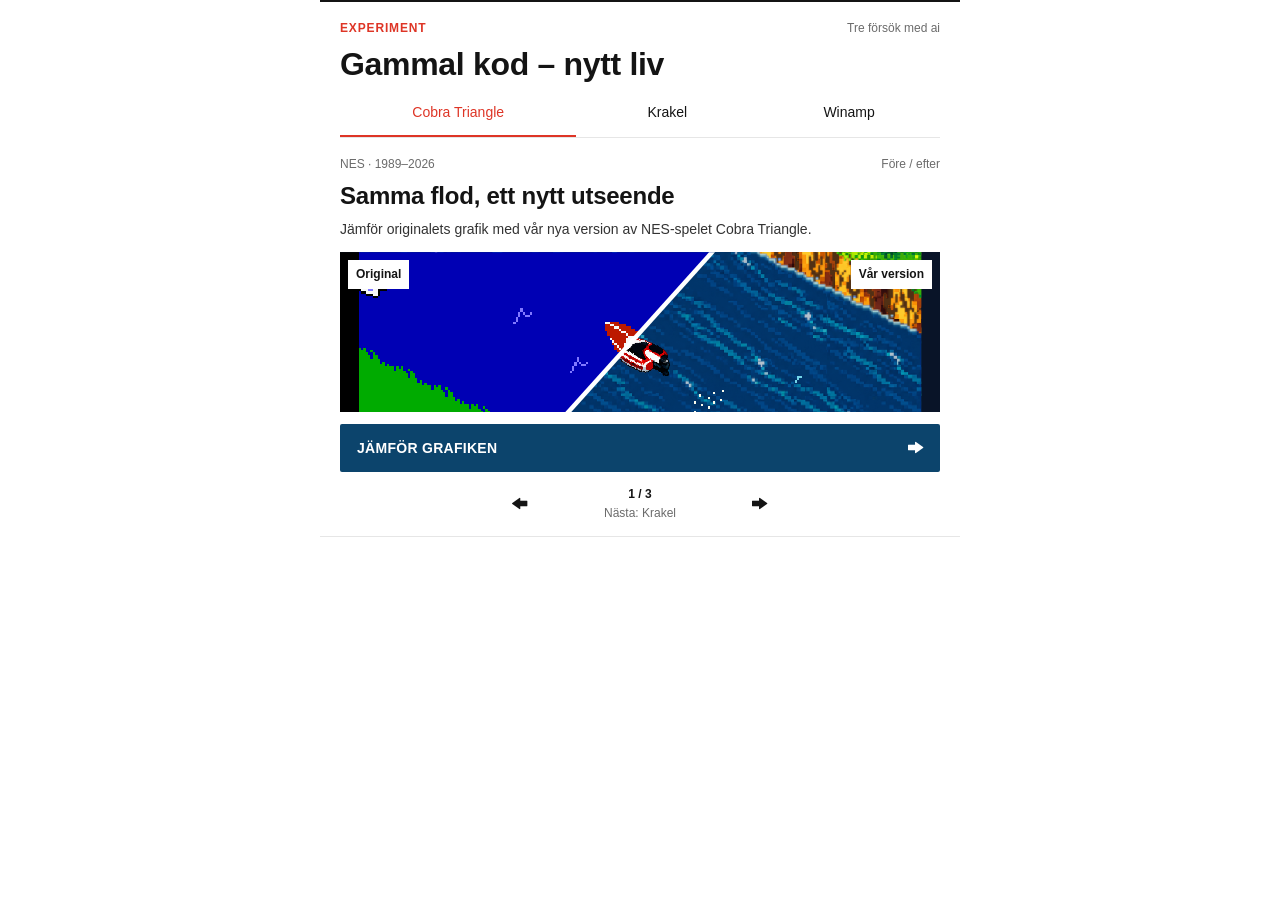
==== index.html @ 1542b52d "Publicera mobilanpassat retroinstick med bildjämförelse och ljuddemo" ====
<!doctype html>
<html lang="sv">
<head>
  <meta charset="utf-8">
  <meta name="viewport" content="width=device-width,initial-scale=1">
  <meta name="color-scheme" content="light">
  <title>Gammal kod, nytt liv – tre experiment</title>
  <meta name="description" content="Utforska tre försök med ai och baklängeskonstruktion: Cobra Triangle, Krakel Spektakel och Winamp-tillägget Enhancer.">
  <link rel="stylesheet" href="ny-teknik-design-system/styles.css">
  <link rel="stylesheet" href="styles.css">
</head>
<body>
<main class="lab" id="lab">
  <header class="intro">
    <p class="eyebrow"><span class="nt-kicker">EXPERIMENT</span><span class="edition">Tre försök med ai</span></p>
    <h1>Gammal kod – nytt liv</h1>
  </header>
  <div class="tabs" role="tablist" aria-label="Välj experiment">
    <button id="tab-cobra" role="tab" aria-selected="true" aria-controls="experiment" data-project="cobra">Cobra Triangle</button>
    <button id="tab-krakel" role="tab" aria-selected="false" tabindex="-1" aria-controls="experiment" data-project="krakel">Krakel</button>
    <button id="tab-enhancer" role="tab" aria-selected="false" tabindex="-1" aria-controls="experiment" data-project="enhancer">Winamp</button>
  </div>
  <section class="experiment" id="experiment" role="tabpanel" aria-labelledby="tab-cobra" tabindex="0">
    <div class="project-heading" id="project-heading">
      <div class="project-meta"><span id="project-era">NES · 1989–2026</span><span id="demo-kind">Före / efter</span></div>
      <h2 id="project-title">Samma flod, ett nytt utseende</h2>
      <p class="project-teaser" id="project-teaser">Jämför originalets grafik med vår nya version av NES-spelet Cobra Triangle.</p>
      <p class="project-intro" id="project-intro" hidden></p>
    </div>
    <div class="compact-preview" id="compact-preview">
      <div class="compact-cobra compact-visual" data-preview="cobra" role="img" aria-label="Originalgrafik till vänster och vår nya grafik till höger, delade av en diagonal vit linje.">
        <img class="diagonal-new" src="assets/cobra-remaster.png" width="1024" height="960" alt="">
        <img class="diagonal-old" src="assets/cobra-original.png" width="256" height="240" alt="">
        <span class="diagonal-line" aria-hidden="true"></span><span class="image-label original-label">Original</span><span class="image-label new-label">Vår version</span>
      </div>
      <div class="compact-visual" data-preview="krakel" hidden><div class="krakel-stage compact-krakel"><img src="assets/krakel-preview.jpg" width="600" height="800" alt="Bokstavsleken med ordet ankare." loading="lazy"></div></div>
      <div class="compact-visual compact-audio" data-preview="enhancer" hidden><img src="assets/eleven-icon.png" width="160" height="160" alt="Elva-knappens ikon från vår ljudapp." loading="lazy"><div><p class="nt-kicker">LYSSNA</p><h3>Hur låter elva?</h3><p>16 sekunder musik.<br>En knapp. Två versioner.</p></div></div>
    </div>
    <div class="expand-control"><button class="nt-button nt-button-secondary" id="expand" aria-expanded="false" aria-controls="expanded-content"><span id="expand-label">Jämför grafiken</span><i class="fi-arrow-right" id="expand-icon" aria-hidden="true"></i></button></div>
    <div id="expanded-content" hidden>
      <div class="demo" id="demo-cobra">
        <div class="comparison" id="comparison" style="--split:50%">
          <img class="comparison-image" src="assets/cobra-remaster.png" width="1024" height="960" alt="Vår version av Cobra Triangle: båten på floden med ny pixelgrafik.">
          <video class="comparison-video" id="cobra-after-video" muted playsinline preload="none" hidden aria-label="Samma inspelade sekvens med vår nya grafik"></video>
          <div class="comparison-before">
            <img class="comparison-image" src="assets/cobra-original.png" width="256" height="240" alt="Samma spelögonblick med originalets NES-grafik.">
            <video class="comparison-video" id="cobra-before-video" muted playsinline preload="none" hidden aria-label="Inspelad sekvens med originalgrafik"></video>
          </div>
          <span class="image-label original-label">Original</span><span class="image-label new-label">Vår version</span>
          <div class="split-line" aria-hidden="true"><span><i class="fi-arrow-left"></i><i class="fi-arrow-right"></i></span></div>
        </div>
        <div class="compare-controls">
          <label for="comparison-slider">Dra för att jämföra samma spelögonblick</label>
          <input id="comparison-slider" type="range" min="0" max="100" value="50" aria-label="Andel av bilden som visar originalgrafik" aria-valuetext="50 procent originalgrafik">
          <div class="compare-buttons"><button id="show-original" class="nt-button nt-button-ghost">Visa original</button><button id="show-new" class="nt-button nt-button-ghost">Visa vår version</button><button id="play-cobra" class="nt-button nt-button-secondary" hidden><i class="fi-play-video" aria-hidden="true"></i> Se sekvensen</button></div>
        </div>
        <p class="media-caption" id="cobra-caption">Samma spelmotor och spelögonblick. Reglaget jämför grafiken; de ändrade spelreglerna visas inte här.</p>
      </div>
      <div class="demo" id="demo-krakel" hidden>
        <div class="krakel-stage" id="krakel-stage">
          <img src="assets/krakel-preview.jpg" width="600" height="800" alt="Skärmbild av vår A-lek. Ett ankare, bokstäver i blommor och bokstäver att välja mellan." loading="lazy">
          <button class="hotspot selected" id="hotspot-0" data-step="0" aria-label="Steg 1: bilden och ordet" aria-pressed="true">1</button>
          <button class="hotspot" id="hotspot-1" data-step="1" aria-label="Steg 2: bokstäverna" aria-pressed="false">2</button>
          <button class="hotspot" id="hotspot-2" data-step="2" aria-label="Steg 3: spelreglerna" aria-pressed="false">3</button>
        </div>
        <div class="step-tabs" role="group" aria-label="Utforska A-leken"><button class="nt-button nt-button-ghost" data-step="0" aria-pressed="true"><span>1. Bilden</span></button><button class="nt-button nt-button-ghost" data-step="1" aria-pressed="false"><span>2. Bokstäverna</span></button><button class="nt-button nt-button-ghost" data-step="2" aria-pressed="false"><span>3. Reglerna</span></button></div>
        <div class="step-copy" aria-live="polite"><h3 id="step-title">Ett ankare börjar på A</h3><p id="step-description">Bilden kommer från originalskivan. I vår spelbara webbversion hörs också originalets inspelade ord. Här utforskar vi en skärmbild.</p></div>
        <p class="media-caption">Tryck på markeringarna för en visuell genomgång. Det här är en skärmbild av webbversionen, inte ett spelbart smakprov.</p>
      </div>
      <div class="demo" id="demo-enhancer" hidden>
        <div class="audio-player metal-player"><div class="metal-heading">ENHANCER <span>LJUDLABB</span></div>
          <div class="audio-heading"><div><p class="nt-kicker">LJUDTEST</p><h3>Nattpass</h3><p class="track-credit">Ett eget musikstycke för experimentet</p></div><img src="assets/eleven-icon.png" width="64" height="64" alt="" loading="lazy"></div>
          <p class="track-state" id="audio-state">Redo att lyssna</p>
          <div class="audio-position"><span id="audio-time">0:00</span><div class="audio-progress" role="progressbar" aria-label="Uppspelning" aria-valuemin="0" aria-valuemax="100" aria-valuenow="0"><span id="audio-progress-fill"></span></div><span id="audio-duration">0:16</span></div>
          <button class="eleven" id="eleven" aria-pressed="false"><span>Vrid upp till</span><strong>ELVA</strong><span id="effect-state">Effekt av</span></button>
          <div class="audio-controls"><button id="play-audio" class="nt-button nt-button-secondary"><i class="fi-play-video" aria-hidden="true"></i> Lyssna</button><p>Tryck på <strong>Elva</strong> för att växla effekt.<br><span>Hörlurar rekommenderas.</span></p></div>
        </div>
        <p class="media-caption" id="audio-caption">En förberedd ljudjämförelse med den gamla Enhancer-motorn. Knappen växlar mellan två versioner av samma musikstycke. Spotify behövs inte.</p>
        <p class="audio-error" id="audio-error" role="status" hidden></p>
      </div>
      <div class="story">
        <h3>Vad har vi gjort?</h3><p class="story-summary" id="story-summary"></p>
        <details id="method"><summary>Så gjorde vi <i class="fi-arrow-right" aria-hidden="true"></i></summary><div class="detail-body" id="method-body"></div></details>
        <details id="scope"><summary>Vad behövdes – och vad återstår? <i class="fi-arrow-right" aria-hidden="true"></i></summary><div class="detail-body" id="scope-body"></div></details>
      </div>
      <div class="collapse-control"><button class="nt-button nt-button-ghost" id="collapse-bottom"><i class="fi-x" aria-hidden="true"></i> Visa mindre</button></div>
    </div>
    <nav class="project-nav" aria-label="Bläddra mellan experiment"><button class="nt-button nt-button-ghost" id="previous" aria-label="Föregående experiment"><i class="fi-arrow-left" aria-hidden="true"></i></button><p><span id="project-position">1 / 3</span><span id="next-name">Nästa: Krakel</span></p><button class="nt-button nt-button-ghost" id="next" aria-label="Nästa experiment: Krakel"><i class="fi-arrow-right" aria-hidden="true"></i></button></nav>
  </section>
  <footer class="lab-footer" hidden><a id="standalone-link" href="./" target="_blank" rel="noopener">Öppna separat <i class="fi-link" aria-hidden="true"></i></a></footer>
</main>
<script type="module" src="app.js"></script>
</body>
</html>
---- ny-teknik-design-system/styles.css ----
@import url("tokens/fonts.css");
@import url("tokens/colors.css");
@import url("tokens/typography.css");
@import url("tokens/spacing.css");
@import url("tokens/borders.css");
@import url("tokens/motion.css");
@import url("tokens/icons.css");
@import url("tokens/base.css");
---- styles.css ----
/* Static equivalents of the supplied Button, TopicNav, Kicker and Figure
   components. Visual values come from Ny Teknik's linked design tokens. */
*{box-sizing:border-box}
[hidden]{display:none!important}
button,input{font:inherit}
button{cursor:pointer;touch-action:manipulation}
button:disabled{cursor:wait}
a,summary{touch-action:manipulation}
.lab{max-width:var(--column-main);margin:0 auto;background:var(--surface-page);border-top:var(--rule-strong);border-bottom:var(--rule)}
.intro{padding:var(--space-4) var(--gutter) var(--space-2)}
.eyebrow{display:flex;justify-content:space-between;align-items:center;gap:var(--space-3);margin:0 0 var(--space-2)}
.nt-kicker{font-family:var(--font-ui);font-size:var(--type-kicker-size);font-weight:var(--weight-bold);letter-spacing:var(--type-kicker-ls);color:var(--text-kicker);text-transform:uppercase;margin:0}
.edition{font-family:var(--font-ui);font-size:var(--type-meta-size);color:var(--text-muted)}
.intro h1{font-size:var(--type-h2-size);line-height:var(--type-h2-lh);letter-spacing:var(--type-h2-ls)}
.tabs{display:grid;grid-template-columns:1.3fr 1fr 1fr;margin:0 var(--gutter);border-bottom:var(--rule)}
.tabs button{font-family:var(--font-ui);font-size:var(--type-nav-size);font-weight:var(--weight-semibold);color:var(--nt-ink);padding:var(--space-2) var(--space-1);min-height:var(--space-12);border:0;border-bottom:var(--border-width-strong) solid transparent;background:transparent;transition:var(--transition-hover)}
.tabs button[aria-selected=true]{color:var(--nt-red);border-bottom-color:var(--nt-red)}
.tabs button:hover{color:var(--nt-red)}
.experiment:focus-visible{outline-offset:calc(-1 * var(--border-width-strong))}
.project-heading{padding:var(--space-4) var(--gutter) var(--space-3)}
.project-meta{display:flex;justify-content:space-between;gap:var(--space-2);font-family:var(--font-ui);font-size:var(--type-meta-size);color:var(--text-muted);margin-bottom:var(--space-2)}
.project-heading h2{font-size:var(--type-h3-size);line-height:var(--type-h3-lh);margin-bottom:var(--space-2)}
.project-teaser{font-family:var(--font-ui);font-size:var(--type-nav-size);line-height:var(--type-body-sm-lh);margin:0;color:var(--text-body)}
.project-intro{font-family:var(--font-dek);font-size:var(--type-dek-size);line-height:var(--type-dek-lh);font-weight:var(--weight-bold);margin:0}
.compact-preview{margin:0 var(--gutter)}
.compact-visual{height:calc(var(--space-20) + var(--space-16));display:flex;justify-content:center;align-items:center;gap:var(--space-4)}
.compact-cobra{display:grid;grid-template-columns:1fr 1fr;gap:var(--space-2)}
.compact-cobra figure{min-width:0;min-height:0;margin:0;height:100%;display:flex;flex-direction:column;align-items:center}
.compact-cobra img{height:calc(var(--space-20) + var(--space-16) - var(--space-6));flex-shrink:0;width:100%;object-fit:contain;image-rendering:pixelated}
.compact-cobra figcaption{font-family:var(--font-ui);font-size:var(--type-caption-size);line-height:var(--type-body-sm-lh);padding-top:var(--space-1);color:var(--text-caption)}
.compact-audio>img{width:calc(var(--space-20) + var(--space-8));height:auto}
.compact-audio h3{margin:var(--space-1) 0 var(--space-2)}
.compact-audio p:last-child{font-family:var(--font-ui);font-size:var(--type-nav-size);line-height:var(--type-body-sm-lh);margin:0}
.expand-control{padding:var(--space-3) var(--gutter) 0}
.expand-control .nt-button{width:100%;justify-content:space-between}
.nt-button{font-family:var(--font-ui);font-weight:var(--weight-bold);font-size:var(--type-nav-size);line-height:1;text-transform:uppercase;letter-spacing:.02em;border-radius:var(--radius-xs);border:var(--border-width) solid transparent;cursor:pointer;display:inline-flex;align-items:center;justify-content:center;gap:var(--space-2);padding:var(--space-3) var(--space-4);min-height:var(--space-12);text-decoration:none;transition:var(--transition-hover)}
.nt-button i{font-size:var(--icon-size)}
.nt-button-secondary{background:var(--action-secondary-bg);color:var(--text-inverse)}
.nt-button-secondary:hover{background:var(--action-secondary-bg-hover)}
.nt-button-ghost{background:transparent;color:var(--nt-ink)}
.nt-button-ghost:hover{color:var(--nt-red)}
.lab.is-expanded .expand-control{padding-top:0;padding-bottom:var(--space-4)}
.lab.is-expanded #expand{background:transparent;color:var(--text-link);border:var(--rule);justify-content:center}
.lab.is-expanded #expand:hover{color:var(--text-link-hover)}
.demo{margin:0 var(--gutter)}
.comparison{aspect-ratio:16/15;position:relative;overflow:hidden;isolation:isolate;background:var(--surface-page)}
.comparison-image,.comparison-video{position:absolute;inset:0;width:100%;height:100%;max-width:none;object-fit:fill;image-rendering:pixelated}
.comparison-video{z-index:1}
.comparison-before{position:absolute;inset:0;clip-path:inset(0 calc(100% - var(--split)) 0 0);z-index:2}
.image-label{position:absolute;z-index:3;top:var(--space-2);padding:var(--space-1) var(--space-2);font-family:var(--font-ui);font-size:var(--type-meta-size);font-weight:var(--weight-bold);color:var(--nt-ink);background:var(--surface-page);pointer-events:none}
.original-label{left:var(--space-2)}
.new-label{right:var(--space-2)}
.split-line{position:absolute;left:var(--split);height:100%;width:var(--border-width-strong);background:var(--surface-page);transform:translateX(-50%);z-index:4;pointer-events:none}
.split-line span{position:absolute;left:50%;top:44%;transform:translate(-50%,-50%);width:var(--space-10);height:var(--space-10);display:flex;align-items:center;justify-content:center;background:var(--surface-page);color:var(--text-link);border:var(--rule);font-size:var(--icon-size)}
.compare-controls{padding:var(--space-3) 0 0}
.compare-controls>label{display:block;text-align:center;font-family:var(--font-ui);font-size:var(--type-label-size)}
input[type=range]{width:100%;height:var(--space-10);accent-color:var(--nt-navy);margin:0;cursor:ew-resize;touch-action:pan-y}
.compare-buttons{display:grid;grid-template-columns:1fr 1fr;gap:var(--space-2)}
#play-cobra{grid-column:1/-1}
.media-caption{font-family:var(--font-ui);font-size:var(--type-caption-size);line-height:var(--type-body-sm-lh);color:var(--text-caption);margin:var(--space-2) 0 0}
.story{padding:var(--space-6) var(--gutter) 0}
.story h3{margin-bottom:var(--space-3)}
.story-summary{font-size:var(--type-body-size);line-height:var(--type-body-lh);margin:0 0 var(--space-6)}
details{border-top:var(--rule)}
details:last-child{border-bottom:var(--rule)}
summary{font-family:var(--font-ui);font-size:var(--type-nav-size);font-weight:var(--weight-bold);padding:var(--space-4) 0;min-height:var(--space-12);list-style:none;cursor:pointer;display:flex;align-items:center;justify-content:space-between;gap:var(--space-3)}
summary::-webkit-details-marker{display:none}
summary i{color:var(--nt-navy);font-size:var(--icon-size)}
details[open] summary i{transform:rotate(90deg)}
.detail-body{font-size:var(--type-body-size);line-height:var(--type-body-lh);padding-bottom:var(--space-4)}
.detail-body p{margin:0 0 var(--space-4)}
.detail-body p:last-child{margin-bottom:0}
.detail-body strong{font-family:var(--font-ui);font-weight:var(--weight-bold);color:var(--text-heading)}
.detail-body em{font-family:var(--font-ui)}
.method-flow{font-family:var(--font-ui);font-size:var(--type-label-size);line-height:var(--type-body-sm-lh);display:flex;align-items:center;flex-wrap:wrap;gap:var(--space-2);color:var(--text-muted)}
.method-flow i{color:var(--nt-navy)}
.collapse-control{padding:var(--space-3) var(--gutter) 0}
.collapse-control .nt-button{width:100%}
.project-nav{display:flex;align-items:center;justify-content:center;gap:var(--space-4);padding:var(--space-2) var(--gutter)}
.project-nav button{padding:var(--space-3);width:var(--space-12)}
.project-nav p{font-family:var(--font-ui);font-size:var(--type-meta-size);line-height:var(--type-body-sm-lh);margin:0;text-align:center;display:flex;flex-direction:column;min-width:calc(var(--space-20) * 2);color:var(--text-muted)}
.project-nav p span:first-child{font-weight:var(--weight-bold);color:var(--text-heading)}
.lab:not(.is-expanded) .lab-footer{display:none}
.lab-footer{padding:0 var(--gutter) var(--space-2);text-align:center;font-family:var(--font-ui);font-size:var(--type-caption-size)}
.lab-footer a{display:inline-flex;align-items:center;gap:var(--space-2);padding:var(--space-2) 0}
.krakel-stage{position:relative;aspect-ratio:574/431;overflow:hidden;background:var(--surface-page)}
.krakel-stage>img{position:absolute;max-width:none;width:104.5296%;height:auto;left:-2.2648%;top:-52.2042%;pointer-events:none}
.compact-krakel{width:calc((var(--space-20) + var(--space-16)) * 574 / 431);max-width:100%;height:100%}
.hotspot{position:absolute;transform:translate(-50%,-50%);width:var(--space-12);height:var(--space-12);font-family:var(--font-ui);font-size:var(--type-teaser-lg-size);font-weight:var(--weight-bold);color:var(--text-link);background:var(--surface-page);border:var(--border-width-strong) solid var(--nt-navy);border-radius:var(--radius-xs)}
.hotspot.selected{background:var(--nt-navy);color:var(--text-inverse)}
#hotspot-0{left:42.6%;top:27.8%}#hotspot-1{left:37%;top:54%}#hotspot-2{left:37%;top:83%}
.step-tabs{display:grid;grid-template-columns:repeat(3,1fr);gap:var(--space-1);padding:var(--space-3) 0 0}
.step-tabs button{font-size:var(--type-label-size);padding:var(--space-2) var(--space-1);border-bottom:var(--border-width-strong) solid transparent}
.step-tabs [aria-pressed=true]{color:var(--nt-red);border-bottom-color:var(--nt-red)}
.step-copy{padding-top:var(--space-4)}
.step-copy h3{margin-bottom:var(--space-2)}
.step-copy p{margin:0;font-size:var(--type-body-size);line-height:var(--type-body-lh)}
.audio-player{border-top:var(--rule-strong);border-bottom:var(--rule);padding:var(--space-4) 0}
.audio-heading{display:flex;align-items:center;justify-content:space-between;gap:var(--space-4)}
.audio-heading>img{width:var(--space-16);height:var(--space-16)}
.audio-heading h3{font-size:var(--type-h2-size);line-height:var(--type-h2-lh);margin:var(--space-1) 0 var(--space-2)}
.track-credit,.track-state{font-family:var(--font-ui);font-size:var(--type-label-size);line-height:var(--type-body-sm-lh);color:var(--text-muted);margin:0}
.track-state{margin-top:var(--space-4)}
.audio-position{display:flex;align-items:center;gap:var(--space-2);font-family:var(--font-ui);font-size:var(--type-meta-size);color:var(--text-muted);padding:var(--space-2) 0 var(--space-4);font-variant-numeric:tabular-nums}
.audio-progress{height:var(--space-1);flex:1;background:var(--nt-line)}
.audio-progress span{display:block;height:100%;width:0;background:var(--nt-navy)}
.eleven{display:flex;align-items:center;justify-content:center;flex-direction:column;gap:var(--space-1);padding:var(--space-3);width:100%;background:var(--surface-page);border:var(--border-width-strong) solid var(--nt-navy);border-radius:var(--radius-xs);color:var(--nt-navy);font-family:var(--font-ui);transition:var(--transition-hover)}
.eleven strong{font-family:var(--font-display);font-size:var(--type-h1-size);font-weight:var(--weight-display);line-height:var(--type-h1-lh)}
.eleven>span{font-size:var(--type-label-size)}
.eleven[aria-pressed=true]{background:var(--nt-navy);color:var(--text-inverse)}
.eleven:hover{border-color:var(--nt-navy-dark)}
.eleven[aria-pressed=true]:hover{background:var(--nt-navy-dark)}
.audio-controls{display:flex;align-items:center;gap:var(--space-3);padding-top:var(--space-4)}
.audio-controls p{font-family:var(--font-ui);font-size:var(--type-label-size);line-height:var(--type-body-sm-lh);margin:0}
.audio-controls p span{color:var(--text-muted)}
.audio-error{padding:var(--space-4) 0;font-family:var(--font-ui);border-bottom:var(--rule);color:var(--text-body)}
@media(max-width:350px){.intro,.project-heading{padding-left:var(--space-4);padding-right:var(--space-4)}.tabs,.compact-preview,.demo{margin-left:var(--space-4);margin-right:var(--space-4)}.project-meta{font-size:var(--type-meta-size);flex-wrap:wrap}.project-nav{gap:var(--space-2)}.compact-audio{gap:var(--space-3)}.compact-audio>img{width:var(--space-20)}}
@media(prefers-reduced-motion:reduce){*,*:before,*:after{scroll-behavior:auto!important;transition:none!important;animation:none!important}}

/* The demonstrations retain their own character, as requested. Editorial chrome
   continues to use Ny Teknik's design system. */
.compact-cobra{position:relative;display:block;height:calc(var(--space-20) * 2);overflow:hidden;background:var(--nt-black)}
.compact-cobra>img{position:absolute;inset:0;width:100%;height:100%;object-fit:cover;object-position:center 48%;image-rendering:pixelated}
.compact-cobra .diagonal-old{clip-path:polygon(0 0,62% 0,38% 100%,0 100%)}
.diagonal-line{position:absolute;inset:0;background:var(--nt-surface);clip-path:polygon(61.5% 0,62.5% 0,38.5% 100%,37.5% 100%)}
.step-tabs button{font-size:var(--type-meta-size);text-transform:none;white-space:nowrap;min-width:0;padding-inline:0;letter-spacing:normal}
.metal-player{padding:16px;background:linear-gradient(135deg,#303442,#171a22);border:2px solid #414654;color:#e4e5ee;box-shadow:inset 0 0 0 2px #20232d}
.metal-heading{font-family:var(--font-ui);font-size:18px;font-weight:900;display:flex;justify-content:space-between;border-bottom:4px double #71788c;padding-bottom:10px;margin-bottom:14px}
.metal-heading span{font-size:10px;align-self:center;color:#aeb4c3}
.metal-player .audio-heading{background:#050a07;border:2px solid #070807;padding:14px;box-shadow:1px 1px 0 #717b6a}
.metal-player .audio-heading h3{color:#bdff87;font-family:var(--font-mono);font-size:26px}
.metal-player .nt-kicker,.metal-player .track-credit,.metal-player .track-state,.metal-player .audio-position{color:#a5cc8d}
.metal-player .audio-progress{background:#1c2d20}.metal-player .audio-progress span{background:#90e955}
.metal-player .eleven{min-height:110px;border:3px solid #78443e;background:linear-gradient(135deg,#1f1618,#0e0d10);color:#dbbfa8;box-shadow:inset 0 0 0 3px #09090c;position:relative}
.metal-player .eleven:before,.metal-player .eleven:after{content:'ϟ';font-size:52px;color:#ff653d;position:absolute;top:20px}.metal-player .eleven:before{left:12px}.metal-player .eleven:after{right:12px}
.metal-player .eleven strong{font-family:var(--font-serif);font-size:34px;letter-spacing:4px;text-shadow:2px 3px #65251c}
.metal-player .eleven[aria-pressed=true]{border-color:#ff653d;background:linear-gradient(140deg,#591d13,#210c0b);color:#fff0ce}
.metal-player .audio-controls{flex-wrap:wrap}.metal-player .audio-controls p{color:#e4e5ee}.metal-player .audio-controls p span{color:#aeb4c3}
.metal-player .audio-controls .nt-button{background:#e4e5ee;color:#171a22}
.compact-audio{position:relative;gap:16px;padding:32px 12px 12px;background:linear-gradient(135deg,#303442,#171a22);border:2px solid #414654;box-shadow:inset 0 0 0 2px #20232d;color:#bdff87}
.compact-audio:before{content:'ENHANCER';position:absolute;left:12px;right:12px;top:4px;font:700 14px var(--font-ui);color:#e4e5ee;border-bottom:3px double #71788c}
.compact-audio>img{width:80px;height:80px}.compact-audio h3{color:#bdff87;font-family:var(--font-mono);font-size:20px}.compact-audio .nt-kicker{color:#a5cc8d}.compact-audio p:last-child{color:#a5cc8d;font-size:12px}
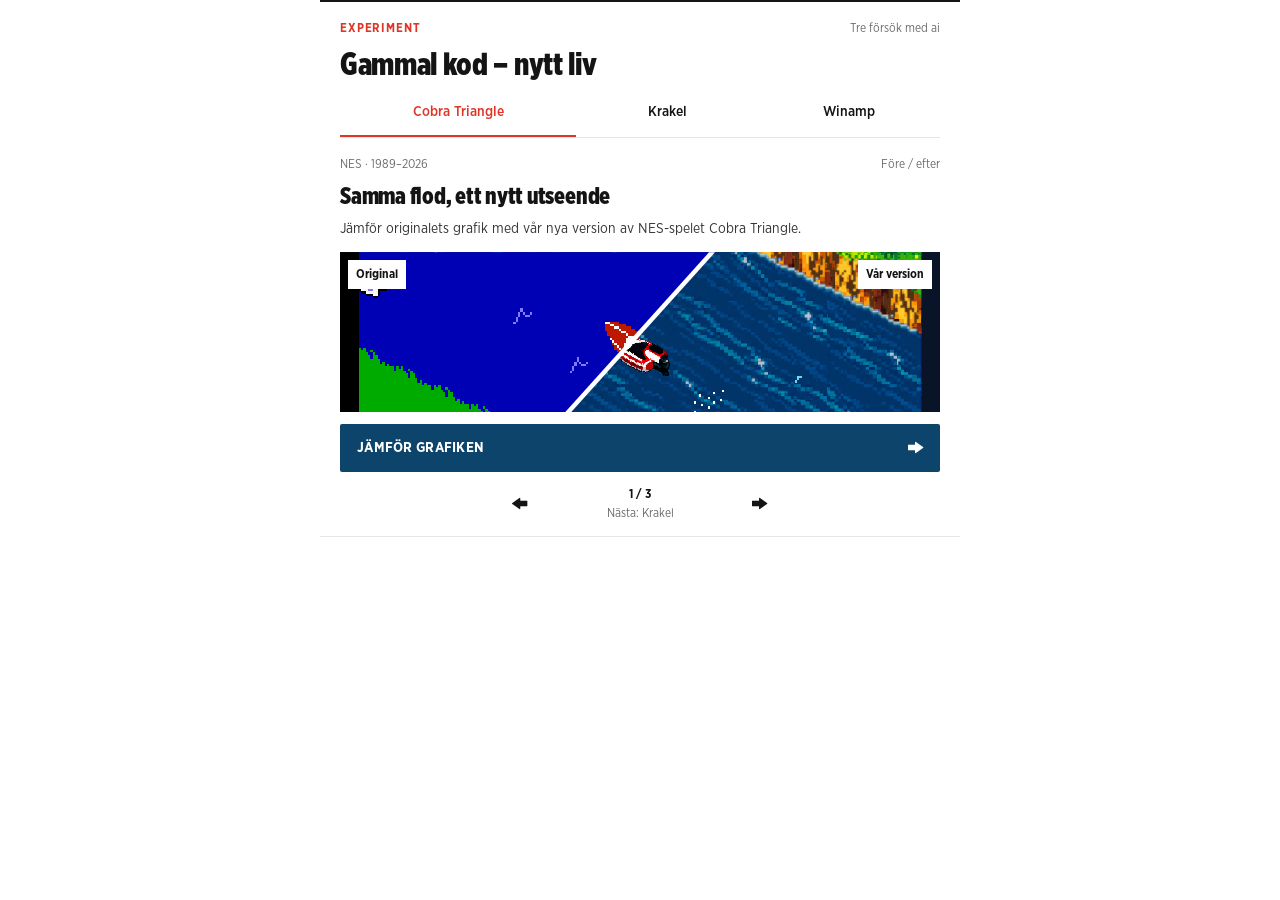
==== commit 1484d945: "Bädda in Ny Tekniks Gotham-typsnitt med uttryckliga vikter enligt önskemål" ====
--- a/index.html
+++ b/index.html
@@ -6,8 +6,8 @@
   <meta name="color-scheme" content="light">
   <title>Gammal kod, nytt liv – tre experiment</title>
   <meta name="description" content="Utforska tre försök med ai och baklängeskonstruktion: Cobra Triangle, Krakel Spektakel och Winamp-tillägget Enhancer.">
-  <link rel="stylesheet" href="ny-teknik-design-system/styles.css">
-  <link rel="stylesheet" href="styles.css">
+  <link rel="stylesheet" href="ny-teknik-design-system/styles.css?v=20261023-gotham1">
+  <link rel="stylesheet" href="styles.css?v=20261023-skin3">
 </head>
 <body>
 <main class="lab" id="lab">
@@ -34,7 +34,12 @@
         <span class="diagonal-line" aria-hidden="true"></span><span class="image-label original-label">Original</span><span class="image-label new-label">Vår version</span>
       </div>
       <div class="compact-visual" data-preview="krakel" hidden><div class="krakel-stage compact-krakel"><img src="assets/krakel-preview.jpg" width="600" height="800" alt="Bokstavsleken med ordet ankare." loading="lazy"></div></div>
-      <div class="compact-visual compact-audio" data-preview="enhancer" hidden><img src="assets/eleven-icon.png" width="160" height="160" alt="Elva-knappens ikon från vår ljudapp." loading="lazy"><div><p class="nt-kicker">LYSSNA</p><h3>Hur låter elva?</h3><p>16 sekunder musik.<br>En knapp. Två versioner.</p></div></div>
+      <div class="compact-enhancer" data-preview="enhancer" hidden role="img" aria-label="Vår Enhancer-app med grön låtdisplay, stereomätare och metallknappen Take it to Eleven."><div class="skin-shell"><div class="enhancer-skin" aria-hidden="true">
+          <div class="skin-titlebar"><span class="skin-grip"></span><strong>ENHANCER</strong><span class="skin-ridges"></span><span class="skin-close" aria-hidden="true">×</span></div>
+          <div class="skin-display"><div class="skin-source"><span>REDO ATT LYSSNA</span><span>LJUDTEST</span></div><h3 class="skin-song">Nattpass</h3><p class="skin-artist">Ny Teknik · egen testmusik</p><div class="skin-meters" aria-hidden="true"><div class="skin-meter"><span>L</span><div class="meter-segments"><i></i><i></i><i></i><i></i><i></i><i></i><i></i><i></i><i></i><i></i><i></i><i></i><i></i><i></i><i></i><i></i><i></i><i></i><i></i><i></i><i></i><i></i><i></i><i></i><i></i><i></i><i></i><i></i><i></i><i></i><i></i><i></i><i></i><i></i><i></i></div></div><div class="skin-meter"><span>R</span><div class="meter-segments"><i></i><i></i><i></i><i></i><i></i><i></i><i></i><i></i><i></i><i></i><i></i><i></i><i></i><i></i><i></i><i></i><i></i><i></i><i></i><i></i><i></i><i></i><i></i><i></i><i></i><i></i><i></i><i></i><i></i><i></i><i></i><i></i><i></i><i></i><i></i></div></div></div></div>
+          <div class="skin-eleven"><span class="skin-bolt skin-bolt-left" aria-hidden="true"></span><span class="skin-lead">TAKE IT TO</span><strong>ELEVEN</strong><span class="skin-bolt skin-bolt-right" aria-hidden="true"></span></div>
+          <div class="skin-footer"><span>ORIGINALLJUD</span><span class="skin-hint">VÄXLA EFFEKT</span></div>
+        </div></div></div>
     </div>
     <div class="expand-control"><button class="nt-button nt-button-secondary" id="expand" aria-expanded="false" aria-controls="expanded-content"><span id="expand-label">Jämför grafiken</span><i class="fi-arrow-right" id="expand-icon" aria-hidden="true"></i></button></div>
     <div id="expanded-content" hidden>
@@ -68,14 +73,15 @@
         <p class="media-caption">Tryck på markeringarna för en visuell genomgång. Det här är en skärmbild av webbversionen, inte ett spelbart smakprov.</p>
       </div>
       <div class="demo" id="demo-enhancer" hidden>
-        <div class="audio-player metal-player"><div class="metal-heading">ENHANCER <span>LJUDLABB</span></div>
-          <div class="audio-heading"><div><p class="nt-kicker">LJUDTEST</p><h3>Nattpass</h3><p class="track-credit">Ett eget musikstycke för experimentet</p></div><img src="assets/eleven-icon.png" width="64" height="64" alt="" loading="lazy"></div>
-          <p class="track-state" id="audio-state">Redo att lyssna</p>
-          <div class="audio-position"><span id="audio-time">0:00</span><div class="audio-progress" role="progressbar" aria-label="Uppspelning" aria-valuemin="0" aria-valuemax="100" aria-valuenow="0"><span id="audio-progress-fill"></span></div><span id="audio-duration">0:16</span></div>
-          <button class="eleven" id="eleven" aria-pressed="false"><span>Vrid upp till</span><strong>ELVA</strong><span id="effect-state">Effekt av</span></button>
-          <div class="audio-controls"><button id="play-audio" class="nt-button nt-button-secondary"><i class="fi-play-video" aria-hidden="true"></i> Lyssna</button><p>Tryck på <strong>Elva</strong> för att växla effekt.<br><span>Hörlurar rekommenderas.</span></p></div>
-        </div>
-        <p class="media-caption" id="audio-caption">En förberedd ljudjämförelse med den gamla Enhancer-motorn. Knappen växlar mellan två versioner av samma musikstycke. Spotify behövs inte.</p>
+<div class="skin-shell"><div class="enhancer-skin">
+          <div class="skin-titlebar"><span class="skin-grip"></span><strong>ENHANCER</strong><span class="skin-ridges"></span><button class="skin-close" id="skin-close" aria-label="Fäll ihop spelaren">×</button></div>
+          <div class="skin-display"><div class="skin-source"><span id="audio-state">REDO ATT LYSSNA</span><span>LJUDTEST</span></div><h3 class="skin-song">Nattpass</h3><p class="skin-artist">Ny Teknik · egen testmusik</p><div class="skin-meters" aria-hidden="true"><div class="skin-meter"><span>L</span><div class="meter-segments"><i></i><i></i><i></i><i></i><i></i><i></i><i></i><i></i><i></i><i></i><i></i><i></i><i></i><i></i><i></i><i></i><i></i><i></i><i></i><i></i><i></i><i></i><i></i><i></i><i></i><i></i><i></i><i></i><i></i><i></i><i></i><i></i><i></i><i></i><i></i></div></div><div class="skin-meter"><span>R</span><div class="meter-segments"><i></i><i></i><i></i><i></i><i></i><i></i><i></i><i></i><i></i><i></i><i></i><i></i><i></i><i></i><i></i><i></i><i></i><i></i><i></i><i></i><i></i><i></i><i></i><i></i><i></i><i></i><i></i><i></i><i></i><i></i><i></i><i></i><i></i><i></i><i></i></div></div></div></div>
+          <button class="skin-eleven" id="eleven" aria-pressed="false" aria-label="Take it to Eleven – växla ljudeffekt"><span class="skin-bolt skin-bolt-left" aria-hidden="true"></span><span class="skin-lead">TAKE IT TO</span><strong>ELEVEN</strong><span class="skin-bolt skin-bolt-right" aria-hidden="true"></span></button>
+          <div class="skin-footer"><span id="effect-state">ORIGINALLJUD</span><span class="skin-hint">VÄXLA EFFEKT</span></div>
+        </div></div>
+        <div class="audio-position"><span id="audio-time">0:00</span><div class="audio-progress" role="progressbar" aria-label="Uppspelning" aria-valuemin="0" aria-valuemax="100" aria-valuenow="0"><span id="audio-progress-fill"></span></div><span id="audio-duration">0:16</span></div>
+        <div class="audio-controls"><button id="play-audio" class="nt-button nt-button-secondary"><i class="fi-play-video" aria-hidden="true"></i> Lyssna</button><p>Tryck på <strong>Eleven</strong> för att växla effekt.<br><span>Hörlurar rekommenderas.</span></p></div>
+        <p class="media-caption" id="audio-caption">Samma utseende som vår Mac-app. Här växlar knappen mellan två förberedda versioner av vår egen testmusik, med och utan den gamla Enhancer-motorn. Spotify behövs inte.</p>
         <p class="audio-error" id="audio-error" role="status" hidden></p>
       </div>
       <div class="story">
@@ -89,6 +95,6 @@
   </section>
   <footer class="lab-footer" hidden><a id="standalone-link" href="./" target="_blank" rel="noopener">Öppna separat <i class="fi-link" aria-hidden="true"></i></a></footer>
 </main>
-<script type="module" src="app.js"></script>
+<script type="module" src="app.js?v=20261023-skin2"></script>
 </body>
 </html>
--- a/ny-teknik-design-system/styles.css
+++ b/ny-teknik-design-system/styles.css
@@ -1,6 +1,6 @@
-@import url("tokens/fonts.css");
+@import url("tokens/fonts.css?v=20261023-gotham1");
 @import url("tokens/colors.css");
-@import url("tokens/typography.css");
+@import url("tokens/typography.css?v=20261023-gotham1");
 @import url("tokens/spacing.css");
 @import url("tokens/borders.css");
 @import url("tokens/motion.css");
--- a/styles.css
+++ b/styles.css
@@ -124,19 +124,33 @@
 .compact-cobra .diagonal-old{clip-path:polygon(0 0,62% 0,38% 100%,0 100%)}
 .diagonal-line{position:absolute;inset:0;background:var(--nt-surface);clip-path:polygon(61.5% 0,62.5% 0,38.5% 100%,37.5% 100%)}
 .step-tabs button{font-size:var(--type-meta-size);text-transform:none;white-space:nowrap;min-width:0;padding-inline:0;letter-spacing:normal}
-.metal-player{padding:16px;background:linear-gradient(135deg,#303442,#171a22);border:2px solid #414654;color:#e4e5ee;box-shadow:inset 0 0 0 2px #20232d}
-.metal-heading{font-family:var(--font-ui);font-size:18px;font-weight:900;display:flex;justify-content:space-between;border-bottom:4px double #71788c;padding-bottom:10px;margin-bottom:14px}
-.metal-heading span{font-size:10px;align-self:center;color:#aeb4c3}
-.metal-player .audio-heading{background:#050a07;border:2px solid #070807;padding:14px;box-shadow:1px 1px 0 #717b6a}
-.metal-player .audio-heading h3{color:#bdff87;font-family:var(--font-mono);font-size:26px}
-.metal-player .nt-kicker,.metal-player .track-credit,.metal-player .track-state,.metal-player .audio-position{color:#a5cc8d}
-.metal-player .audio-progress{background:#1c2d20}.metal-player .audio-progress span{background:#90e955}
-.metal-player .eleven{min-height:110px;border:3px solid #78443e;background:linear-gradient(135deg,#1f1618,#0e0d10);color:#dbbfa8;box-shadow:inset 0 0 0 3px #09090c;position:relative}
-.metal-player .eleven:before,.metal-player .eleven:after{content:'ϟ';font-size:52px;color:#ff653d;position:absolute;top:20px}.metal-player .eleven:before{left:12px}.metal-player .eleven:after{right:12px}
-.metal-player .eleven strong{font-family:var(--font-serif);font-size:34px;letter-spacing:4px;text-shadow:2px 3px #65251c}
-.metal-player .eleven[aria-pressed=true]{border-color:#ff653d;background:linear-gradient(140deg,#591d13,#210c0b);color:#fff0ce}
-.metal-player .audio-controls{flex-wrap:wrap}.metal-player .audio-controls p{color:#e4e5ee}.metal-player .audio-controls p span{color:#aeb4c3}
-.metal-player .audio-controls .nt-button{background:#e4e5ee;color:#171a22}
-.compact-audio{position:relative;gap:16px;padding:32px 12px 12px;background:linear-gradient(135deg,#303442,#171a22);border:2px solid #414654;box-shadow:inset 0 0 0 2px #20232d;color:#bdff87}
-.compact-audio:before{content:'ENHANCER';position:absolute;left:12px;right:12px;top:4px;font:700 14px var(--font-ui);color:#e4e5ee;border-bottom:3px double #71788c}
-.compact-audio>img{width:80px;height:80px}.compact-audio h3{color:#bdff87;font-family:var(--font-mono);font-size:20px}.compact-audio .nt-kicker{color:#a5cc8d}.compact-audio p:last-child{color:#a5cc8d;font-size:12px}
+/* Port of mac-host/retro-skin.h: the native app's 380 × 208 face,
+   scaled as one unit. Fonts and colours belong to the demonstrated app. */
+.skin-shell{container-type:inline-size;width:100%;max-width:608px;margin-inline:auto}
+.enhancer-skin{position:relative;aspect-ratio:380/208;background:#292e40;border:2px solid #34394d;box-shadow:inset 1px 1px #a5a8b9,inset -1px -1px #15171e;color:#e2e4ec;font-family:Menlo,Consolas,monospace;line-height:1;font-weight:400;text-align:left}
+.skin-titlebar{position:absolute;left:3.16%;right:3.16%;top:3.37%;height:8.17%;display:flex;align-items:center;gap:1.84cqw}
+.skin-titlebar strong{font-family:inherit;font-size:3.42cqw;font-weight:700;letter-spacing:0;white-space:nowrap}
+.skin-grip{width:2.63cqw;height:3.16cqw;flex-shrink:0;background:repeating-linear-gradient(to bottom,#696f87 0 1px,#191e2b 1px 2px)}
+.skin-ridges{flex:1;height:3.16cqw;background:repeating-linear-gradient(to bottom,#555d77 0 1px,#191e2b 1px 2px)}
+.skin-close{display:grid;place-items:center;flex-shrink:0;width:4.47cqw;height:4.47cqw;padding:0;border:1px solid #15171e;border-radius:0;box-shadow:inset 1px 1px #a5a8b9,inset -1px -1px #20232e;background:#50576b;color:#e4e6eb;font:700 4.2cqw/1 Menlo,Consolas,monospace}
+.skin-display{position:absolute;left:3.42%;top:16.83%;width:93.16%;height:40.87%;background:#070f0c;border:1px solid #15171e;box-shadow:inset 1px 1px #181b22,1px 1px #85899a;overflow:hidden}
+.skin-source{position:absolute;left:3.1%;right:3.1%;top:8%;display:flex;justify-content:space-between;font:400 1.84cqw/1 Menlo,Consolas,monospace;color:#8eaa7e}
+.skin-source span:first-child{color:#668b60}
+.skin-song{position:absolute;left:3.1%;right:3.1%;top:23%;font:700 3.42cqw/1.2 Menlo,Consolas,monospace;letter-spacing:0;color:#c3ff6d;margin:0;white-space:nowrap;overflow:hidden;text-overflow:ellipsis}
+.skin-artist{position:absolute;left:3.1%;right:3.1%;top:45%;font:400 2.63cqw/1.2 Menlo,Consolas,monospace;color:#99b58a;margin:0;white-space:nowrap;overflow:hidden;text-overflow:ellipsis}
+.skin-meters{position:absolute;left:3.1%;right:3.1%;bottom:9%;display:grid;gap:1.05cqw}
+.skin-meter{display:flex;align-items:center;gap:2.37cqw;font:400 1.84cqw/1 Menlo,Consolas,monospace;color:#729468;height:1.32cqw}
+.meter-segments{display:grid;grid-template-columns:repeat(35,1fr);gap:.53cqw;flex:1;height:1.32cqw}
+.meter-segments i{display:block;background:#183023}.meter-segments i.lit{background:#75db42}.meter-segments i.lit:nth-child(n+27){background:#bbe747}.meter-segments i.lit:nth-child(n+32){background:#ffb547}
+.skin-eleven{position:absolute;left:3.42%;top:63.46%;width:93.16%;height:23.08%;margin:0;padding:0;border:0;border-radius:0;background:#754039;clip-path:polygon(2% 0,98% 0,100% 15%,100% 85%,98% 100%,2% 100%,0 85%,0 15%);color:#d9d0c4;font-weight:400}
+.skin-eleven:before{content:'';position:absolute;inset:2px;background:#171317;clip-path:polygon(2% 0,98% 0,100% 15%,100% 85%,98% 100%,2% 100%,0 85%,0 15%)}
+.skin-lead{position:absolute;top:17%;left:0;right:0;text-align:center;color:#ba8678;font:700 2.1cqw/1 Menlo,Consolas,monospace;letter-spacing:.53cqw}
+.skin-eleven strong{position:absolute;left:0;right:0;bottom:8%;text-align:center;color:#d9d0c4;font:700 6.32cqw/1.05 Copperplate,'Copperplate Gothic Bold',Georgia,serif;letter-spacing:.79cqw;text-shadow:1px 2px #472d30}
+.skin-bolt{position:absolute;top:17%;width:6.05cqw;height:8.16cqw;background:#794137;clip-path:polygon(68% 0,0 57%,41% 57%,14% 100%,100% 37%,55% 37%)}
+.skin-bolt-left{left:7%}.skin-bolt-right{right:7%}
+.skin-footer{position:absolute;left:4.21%;right:4.21%;bottom:5.77%;display:flex;justify-content:space-between;font:700 2.37cqw/1 Menlo,Consolas,monospace;color:#9aa3b6;white-space:nowrap}
+.skin-hint{font-weight:400;color:#8993a9}
+.enhancer-skin.effect-on .skin-eleven{background:#ff633c}.enhancer-skin.effect-on .skin-eleven:before{background:#35100d}.enhancer-skin.effect-on .skin-lead{color:#ffa573}.enhancer-skin.effect-on .skin-eleven strong{color:#ffe8bc;text-shadow:1px 2px #9d2212}.enhancer-skin.effect-on .skin-bolt{background:#ff6139}.enhancer-skin.effect-on .skin-footer{color:#b6ff53}.enhancer-skin.effect-on .skin-hint{color:#ffa36b}
+.skin-eleven:focus-visible{outline:0}.skin-eleven:focus-visible:after{content:'';position:absolute;inset:5px;border:1px dashed #ffa878;pointer-events:none}
+.skin-eleven:active strong{transform:translateY(1px)}
+#demo-enhancer .audio-position{padding-bottom:0}#demo-enhancer .audio-controls{padding-bottom:var(--space-2)}
